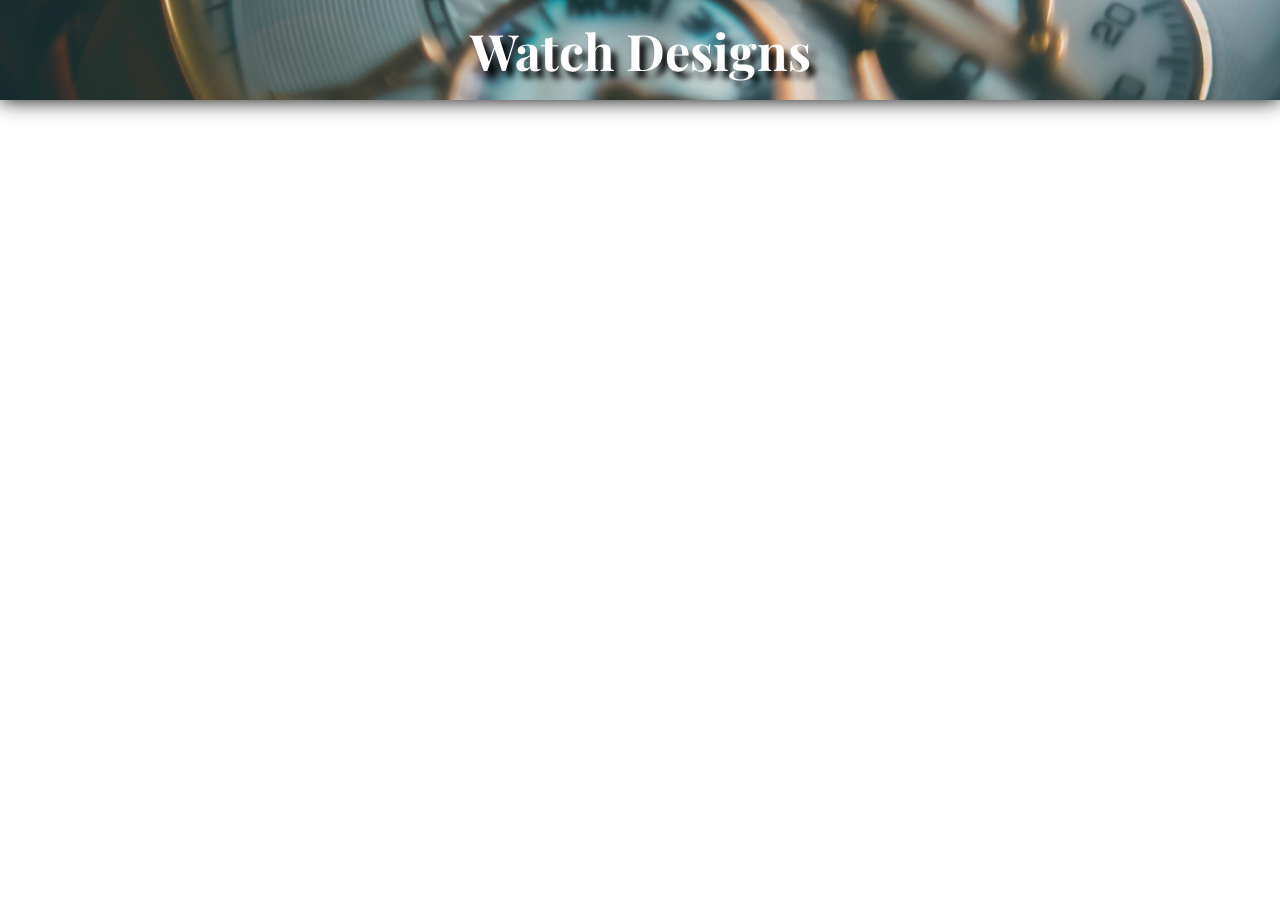
==== index.html @ 1303d527 "colors and fonts picked for site" ====
<!DOCTYPE html>
<html lang="en">
<head>
    <meta charset="UTF-8">
    <meta http-equiv="X-UA-Compatible" content="IE=edge">
    <meta name="viewport" content="width=device-width, initial-scale=1.0">
    <link type="text/css" rel="stylesheet" href="./css/style.css">
    <link rel="preconnect" href="https://fonts.googleapis.com">
    <link rel="preconnect" href="https://fonts.gstatic.com" crossorigin>
    <link href="https://fonts.googleapis.com/css2?family=Playfair+Display&family=Raleway&display=swap" rel="stylesheet">
    <title>Watch Designs</title>
</head>
<header><h1>Watch Designs</h1></header>
<body>
    
</body>
</html>
---- css/style.css ----
header{font-family:"Playfair Display",serif;color:#fff;text-shadow:6px 7px 6px #000;font-size:25px;text-align:center;background-image:url("./../../images/watchBackgroundSized.jpg");background-position:center;display:flex;align-items:center;justify-content:center;height:100px;background-size:cover;box-shadow:0 0 20px #000}*{padding:0;margin:0;box-sizing:border-box}/*# sourceMappingURL=style.css.map */
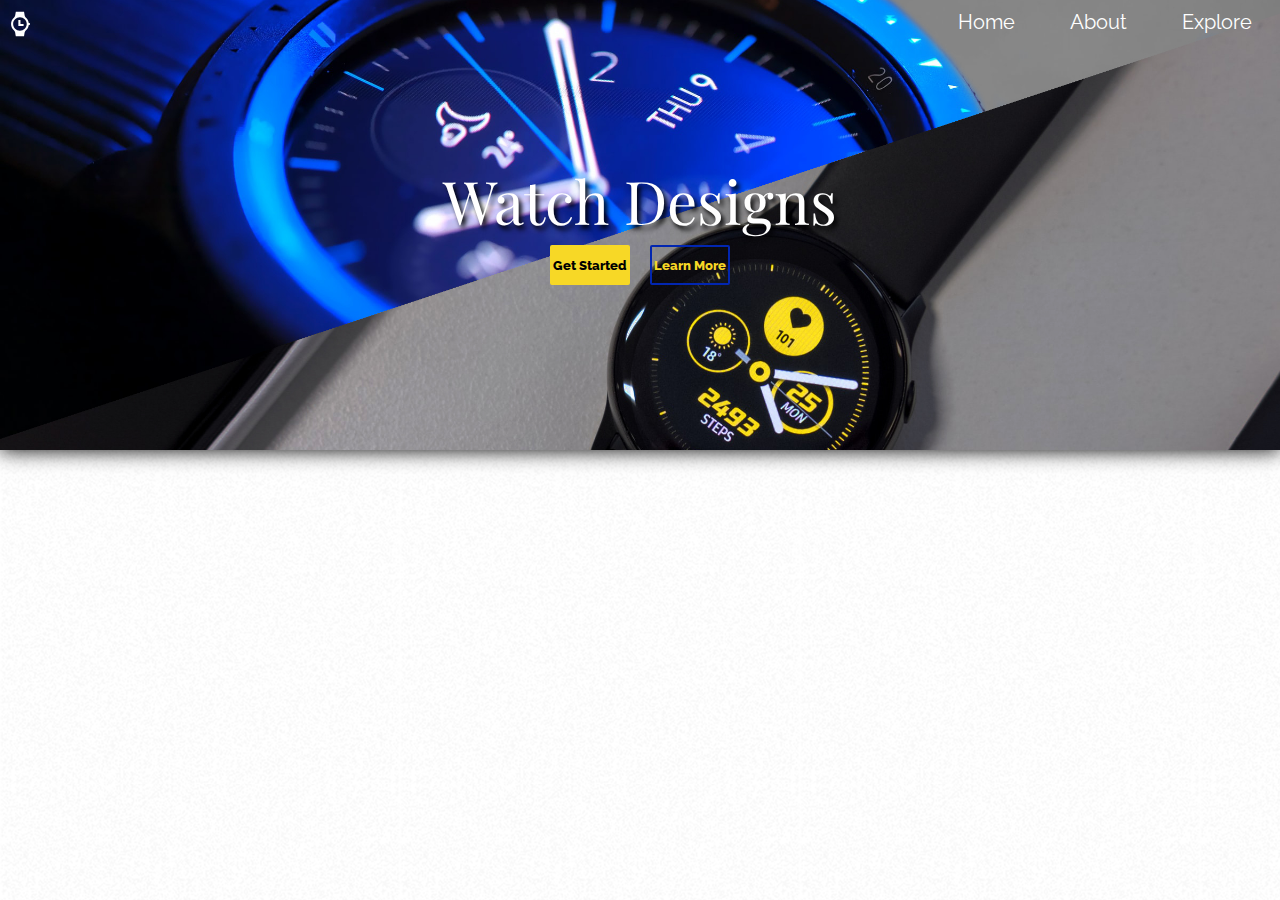
==== commit 2444647c: "lading page image and nav bar designs" ====
--- a/index.html
+++ b/index.html
@@ -10,8 +10,23 @@
     <link href="https://fonts.googleapis.com/css2?family=Playfair+Display&family=Raleway&display=swap" rel="stylesheet">
     <title>Watch Designs</title>
 </head>
-<header><h1>Watch Designs</h1></header>
 <body>
-    
+    <section id="landingPage">
+        <nav>
+            <img class="watchIcon" src="./images/whiteWatchIcon.svg" alt=""/>
+            <ul>
+                <li>Home</li>
+                <li>About</li>
+                <li>Explore</li>
+            </ul>
+        </nav>
+        <div id="getStartedBox">
+            <h1>Watch Designs</h1>
+            <div id="getStartedButtons">
+                <button type="button" id="getStarted">Get Started</button>
+                <button type="button" id="learnMore">Learn More</button>
+            </div>
+        </div>
+    </section>
 </body>
 </html>--- a/css/style.css
+++ b/css/style.css
@@ -1 +1 @@
-header{font-family:"Playfair Display",serif;color:#fff;text-shadow:6px 7px 6px #000;font-size:25px;text-align:center;background-image:url("./../../images/watchBackgroundSized.jpg");background-position:center;display:flex;align-items:center;justify-content:center;height:100px;background-size:cover;box-shadow:0 0 20px #000}*{padding:0;margin:0;box-sizing:border-box}/*# sourceMappingURL=style.css.map */+body{min-height:100vh;width:100%;background-image:url("./../../images/so-white.png")}#landingPage{width:100%;height:50vh;background-image:url("./../../images/watchBackgroundDigital.jpg");background-position:center;background-size:cover;background-repeat:no-repeat;display:flex;align-items:center;justify-content:center;box-shadow:0 0 20px #000}nav{width:100%;position:absolute;top:0;padding:10px 0;max-height:40px}nav .watchIcon{height:30px;margin-left:10px}nav ul{float:right;position:relative;width:350px;display:flex;align-items:center;justify-content:space-around;font-family:"Raleway",sans-serif;font-weight:400;font-size:20px;list-style:none;color:#fff}#getStartedBox{display:flex;flex-direction:column;justify-content:center;align-items:center}#getStartedBox #getStartedButtons{display:flex;justify-content:space-around;align-items:center;width:200px;height:50px}#getStartedBox #getStartedButtons button{width:80px;height:40px;font-family:"Raleway",sans-serif;font-weight:800;border:2px solid;cursor:pointer;border-radius:2px}#getStartedBox #getStartedButtons #getStarted{background-color:#f7d826;border-color:#f7d826}#getStartedBox #getStartedButtons #learnMore{background-color:transparent;border-color:#0226b0;color:#f7d826}#getStartedBox h1{color:#fff;font-family:"Playfair Display",serif;font-size:60px;font-weight:400;text-align:center;text-shadow:3px 4px 5px #000}*{padding:0;margin:0;box-sizing:border-box}/*# sourceMappingURL=style.css.map */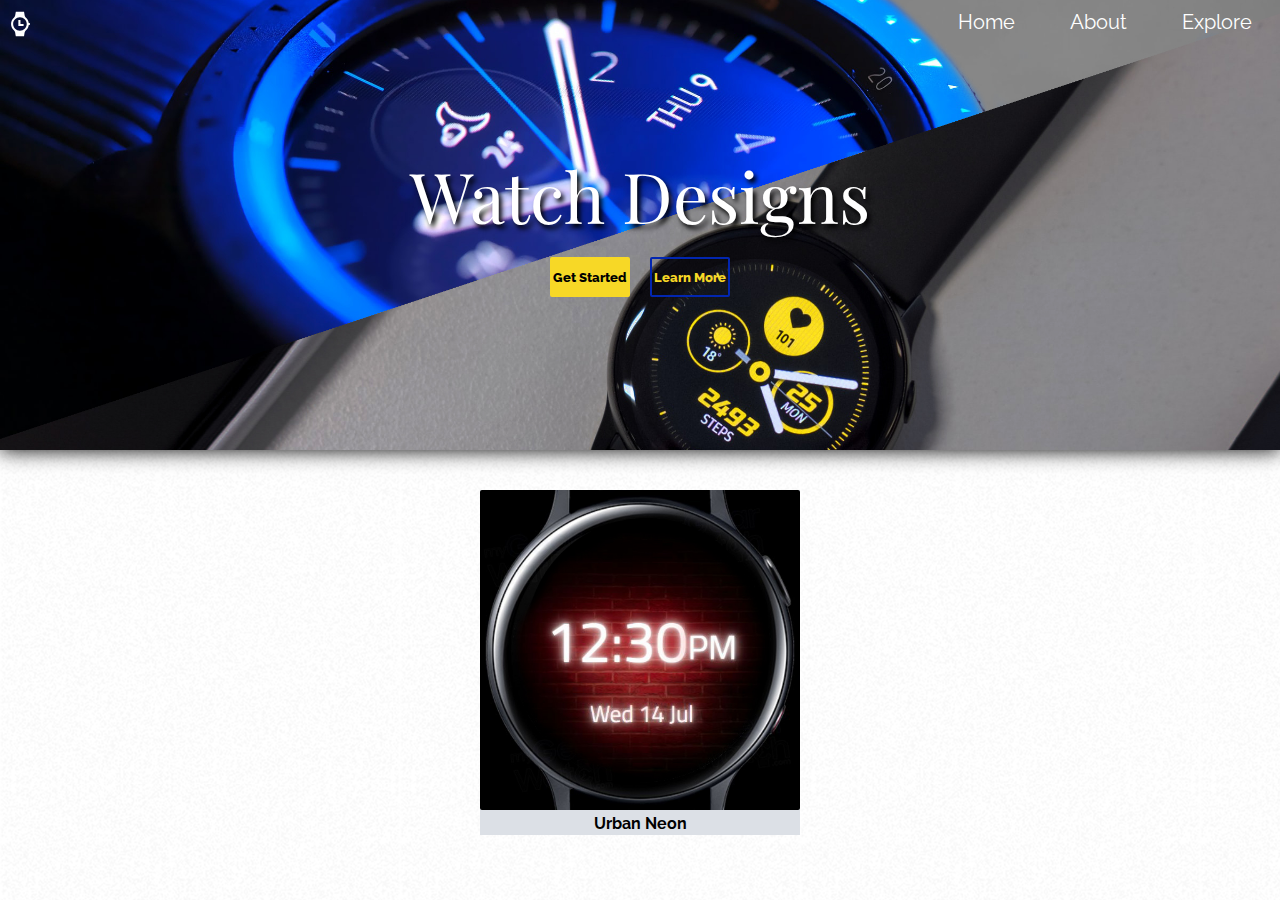
==== commit fc25d4c6: "css additions" ====
--- a/index.html
+++ b/index.html
@@ -28,5 +28,11 @@
             </div>
         </div>
     </section>
+    <div id="introFaces">
+        <div class="watchFaceContainer">
+            <img src="./images/urbanNeonWatchDisplay.jpg" alt="Urban Neon" />
+            <h4>Urban Neon</h4>
+        </div>
+    </div>
 </body>
 </html>--- a/css/style.css
+++ b/css/style.css
@@ -1 +1 @@
-body{min-height:100vh;width:100%;background-image:url("./../../images/so-white.png")}#landingPage{width:100%;height:50vh;background-image:url("./../../images/watchBackgroundDigital.jpg");background-position:center;background-size:cover;background-repeat:no-repeat;display:flex;align-items:center;justify-content:center;box-shadow:0 0 20px #000}nav{width:100%;position:absolute;top:0;padding:10px 0;max-height:40px}nav .watchIcon{height:30px;margin-left:10px}nav ul{float:right;position:relative;width:350px;display:flex;align-items:center;justify-content:space-around;font-family:"Raleway",sans-serif;font-weight:400;font-size:20px;list-style:none;color:#fff}#getStartedBox{display:flex;flex-direction:column;justify-content:center;align-items:center}#getStartedBox #getStartedButtons{display:flex;justify-content:space-around;align-items:center;width:200px;height:50px}#getStartedBox #getStartedButtons button{width:80px;height:40px;font-family:"Raleway",sans-serif;font-weight:800;border:2px solid;cursor:pointer;border-radius:2px}#getStartedBox #getStartedButtons #getStarted{background-color:#f7d826;border-color:#f7d826}#getStartedBox #getStartedButtons #learnMore{background-color:transparent;border-color:#0226b0;color:#f7d826}#getStartedBox h1{color:#fff;font-family:"Playfair Display",serif;font-size:60px;font-weight:400;text-align:center;text-shadow:3px 4px 5px #000}*{padding:0;margin:0;box-sizing:border-box}/*# sourceMappingURL=style.css.map */+body{min-height:100vh;width:100%;background-image:url("./../../images/so-white.png")}#landingPage{width:100%;height:50vh;background-image:url("./../../images/watchBackgroundDigital.jpg");background-position:center;background-size:cover;background-repeat:no-repeat;display:flex;align-items:center;justify-content:center;box-shadow:0 0 20px #000}nav{width:100%;position:absolute;top:0;padding:10px 0;max-height:40px}nav .watchIcon{height:30px;margin-left:10px}nav ul{float:right;position:relative;width:350px;display:flex;align-items:center;justify-content:space-around;font-family:"Raleway",sans-serif;font-weight:400;font-size:20px;list-style:none;color:#fff}nav ul li{transition:.3s ease-in-out;cursor:pointer}nav ul li:hover{color:#dce0e6}#getStartedBox{display:flex;flex-direction:column;justify-content:center;align-items:center}#getStartedBox #getStartedButtons{display:flex;justify-content:space-around;align-items:center;width:200px;height:50px}#getStartedBox #getStartedButtons button{width:80px;height:40px;font-family:"Raleway",sans-serif;font-weight:800;border:2px solid;cursor:pointer;border-radius:2px;transition:.3s ease-in-out}#getStartedBox #getStartedButtons #getStarted{background-color:#f7d826;border-color:#f7d826}#getStartedBox #getStartedButtons #getStarted:hover{background-color:transparent;color:#f7d826;border-color:#0226b0}#getStartedBox #getStartedButtons #learnMore{background-color:transparent;border-color:#0226b0;color:#f7d826}#getStartedBox #getStartedButtons #learnMore:hover{background-color:#f7d826;color:#000;border-color:#f7d826}#getStartedBox h1{color:#fff;font-family:"Playfair Display",serif;font-size:70px;font-weight:400;margin-bottom:10px;text-align:center;text-shadow:3px 4px 5px #000}.watchFaceContainer{width:320px;height:345px;background-color:#dce0e6;text-align:center;font-family:"Raleway",sans-serif}.watchFaceContainer img{margin:0 auto;border-radius:2px;width:100%}#introFaces{display:flex;flex-wrap:wrap;align-items:center;justify-content:center;margin-top:40px;border-radius:2px}@media screen and (max-width: 500px){#getStartedBox h1{font-size:50px}}*{padding:0;margin:0;box-sizing:border-box}/*# sourceMappingURL=style.css.map */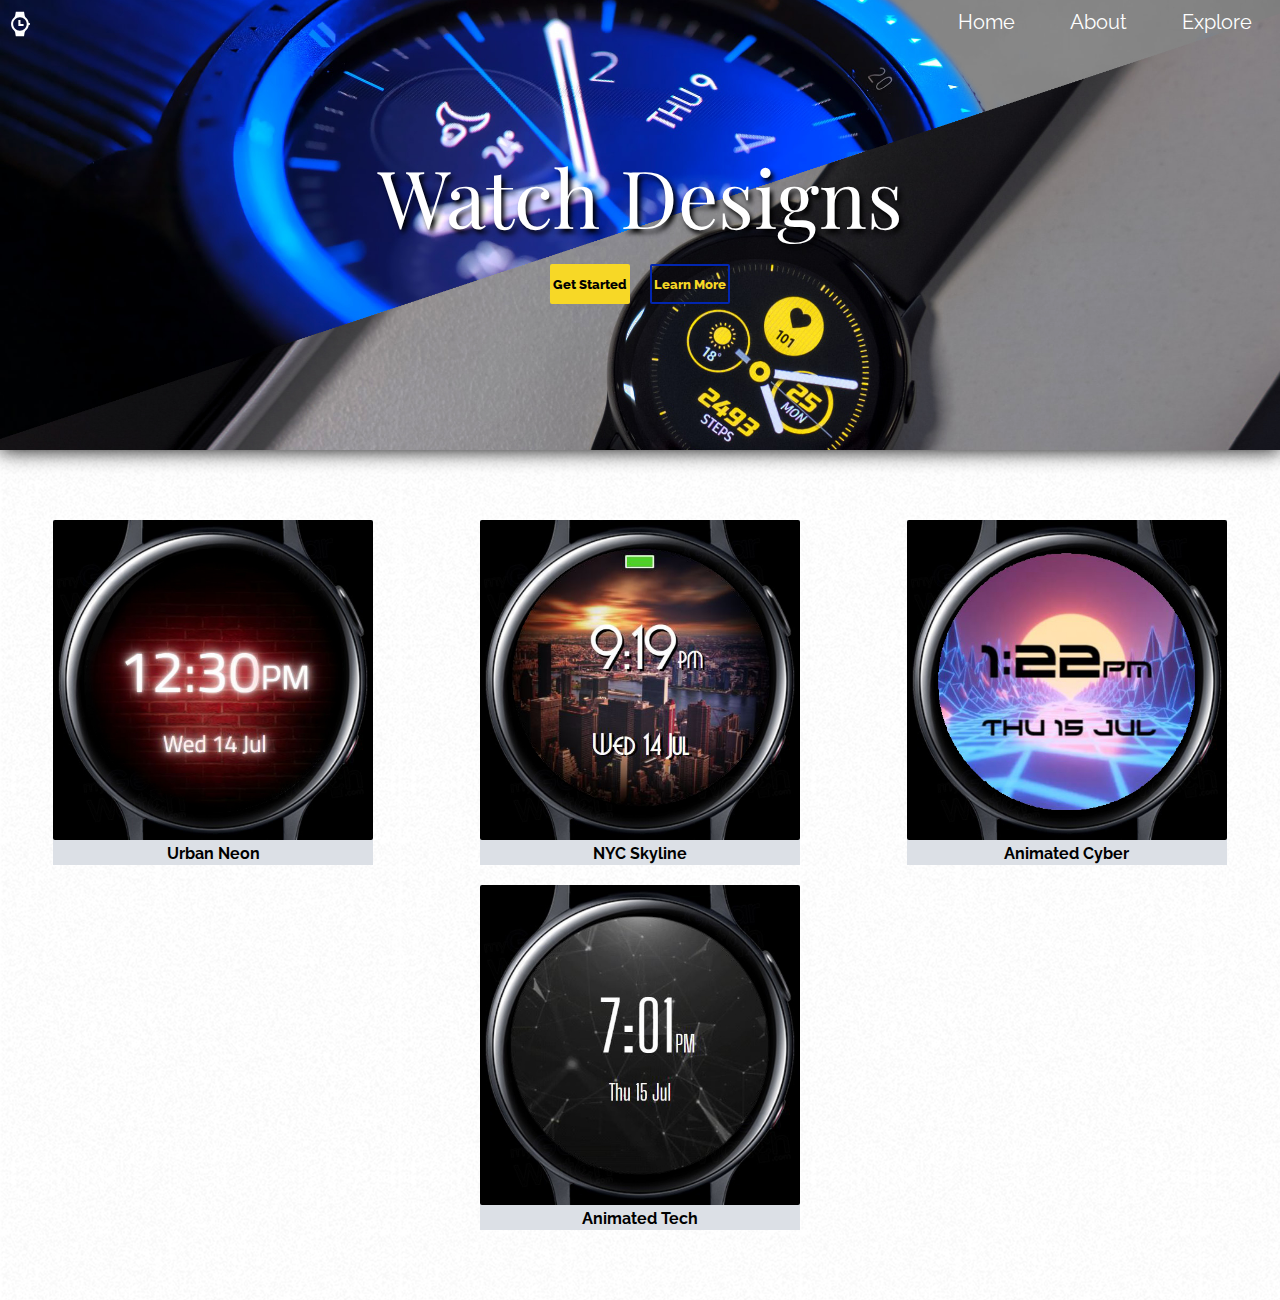
==== commit f4fffad1: "added animated watch faces to front page" ====
--- a/index.html
+++ b/index.html
@@ -33,6 +33,18 @@
             <img src="./images/urbanNeonWatchDisplay.jpg" alt="Urban Neon" />
             <h4>Urban Neon</h4>
         </div>
+        <div class="watchFaceContainer">
+            <img src="./images/skyLineSample.jpg" alt="City SkyLine" />
+            <h4>NYC Skyline</h4>
+        </div>
+        <div class="watchFaceContainer">
+            <img src="./images/animatedNeon.jpg" alt="Infinite Cyber" />
+            <h4>Animated Cyber</h4>
+        </div>
+        <div class="watchFaceContainer">
+            <img src="./images/techSample.jpg" alt="Infinie Tech" />
+            <h4>Animated Tech</h4>
+        </div>
     </div>
 </body>
 </html>--- a/css/style.css
+++ b/css/style.css
@@ -1 +1 @@
-body{min-height:100vh;width:100%;background-image:url("./../../images/so-white.png")}#landingPage{width:100%;height:50vh;background-image:url("./../../images/watchBackgroundDigital.jpg");background-position:center;background-size:cover;background-repeat:no-repeat;display:flex;align-items:center;justify-content:center;box-shadow:0 0 20px #000}nav{width:100%;position:absolute;top:0;padding:10px 0;max-height:40px}nav .watchIcon{height:30px;margin-left:10px}nav ul{float:right;position:relative;width:350px;display:flex;align-items:center;justify-content:space-around;font-family:"Raleway",sans-serif;font-weight:400;font-size:20px;list-style:none;color:#fff}nav ul li{transition:.3s ease-in-out;cursor:pointer}nav ul li:hover{color:#dce0e6}#getStartedBox{display:flex;flex-direction:column;justify-content:center;align-items:center}#getStartedBox #getStartedButtons{display:flex;justify-content:space-around;align-items:center;width:200px;height:50px}#getStartedBox #getStartedButtons button{width:80px;height:40px;font-family:"Raleway",sans-serif;font-weight:800;border:2px solid;cursor:pointer;border-radius:2px;transition:.3s ease-in-out}#getStartedBox #getStartedButtons #getStarted{background-color:#f7d826;border-color:#f7d826}#getStartedBox #getStartedButtons #getStarted:hover{background-color:transparent;color:#f7d826;border-color:#0226b0}#getStartedBox #getStartedButtons #learnMore{background-color:transparent;border-color:#0226b0;color:#f7d826}#getStartedBox #getStartedButtons #learnMore:hover{background-color:#f7d826;color:#000;border-color:#f7d826}#getStartedBox h1{color:#fff;font-family:"Playfair Display",serif;font-size:70px;font-weight:400;margin-bottom:10px;text-align:center;text-shadow:3px 4px 5px #000}.watchFaceContainer{width:320px;height:345px;background-color:#dce0e6;text-align:center;font-family:"Raleway",sans-serif}.watchFaceContainer img{margin:0 auto;border-radius:2px;width:100%}#introFaces{display:flex;flex-wrap:wrap;align-items:center;justify-content:center;margin-top:40px;border-radius:2px}@media screen and (max-width: 500px){#getStartedBox h1{font-size:50px}}*{padding:0;margin:0;box-sizing:border-box}/*# sourceMappingURL=style.css.map */+body{min-height:100vh;width:100%;background-image:url("./../../images/so-white.png")}#landingPage{width:100%;height:50vh;background-image:url("./../../images/watchBackgroundDigital.jpg");background-position:center;background-size:cover;background-repeat:no-repeat;display:flex;align-items:center;justify-content:center;box-shadow:0 0 20px #000}nav{width:100%;position:absolute;top:0;padding:10px 0;max-height:40px}nav .watchIcon{height:30px;margin-left:10px}nav ul{float:right;position:relative;width:350px;display:flex;align-items:center;justify-content:space-around;font-family:"Raleway",sans-serif;font-weight:400;font-size:20px;list-style:none;color:#fff}nav ul li{transition:.3s ease-in-out;cursor:pointer}nav ul li:hover{color:#dce0e6}#getStartedBox{display:flex;flex-direction:column;justify-content:center;align-items:center}#getStartedBox #getStartedButtons{display:flex;justify-content:space-around;align-items:center;width:200px;height:50px}#getStartedBox #getStartedButtons button{width:80px;height:40px;font-family:"Raleway",sans-serif;font-weight:800;border:2px solid;cursor:pointer;border-radius:2px;transition:.3s ease-in-out}#getStartedBox #getStartedButtons #getStarted{background-color:#f7d826;border-color:#f7d826}#getStartedBox #getStartedButtons #getStarted:hover{background-color:transparent;color:#f7d826;border-color:#0226b0}#getStartedBox #getStartedButtons #learnMore{background-color:transparent;border-color:#0226b0;color:#f7d826}#getStartedBox #getStartedButtons #learnMore:hover{background-color:#f7d826;color:#000;border-color:#f7d826}#getStartedBox h1{color:#fff;font-family:"Playfair Display",serif;font-size:80px;font-weight:400;margin-bottom:10px;text-align:center;text-shadow:3px 4px 5px #000}.watchFaceContainer{width:320px;height:345px;background-color:#dce0e6;text-align:center;font-family:"Raleway",sans-serif;margin:10px 20px}.watchFaceContainer img{margin:0 auto;border-radius:2px;width:100%}#introFaces{display:flex;flex-wrap:wrap;align-items:center;justify-content:space-around;margin:40px 0;padding:20px 0;border-radius:2px}@media screen and (max-width: 550px){#getStartedBox h1{font-size:50px}}*{padding:0;margin:0;box-sizing:border-box}/*# sourceMappingURL=style.css.map */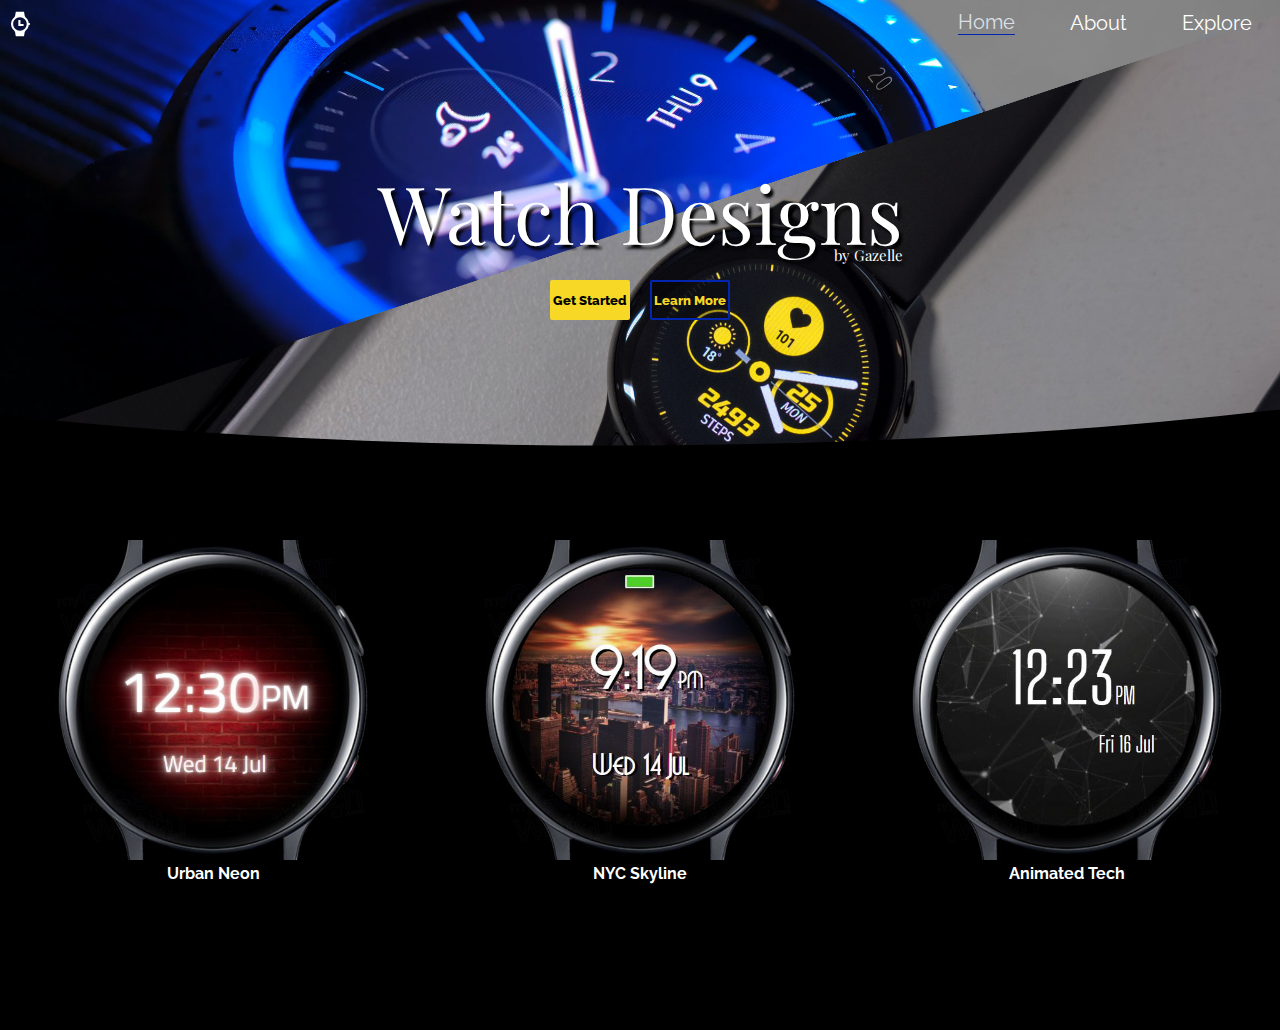
==== commit e6b76c04: "added store buttons, animation mp4s and screen shade on expand" ====
--- a/index.html
+++ b/index.html
@@ -8,43 +8,54 @@
     <link rel="preconnect" href="https://fonts.googleapis.com">
     <link rel="preconnect" href="https://fonts.gstatic.com" crossorigin>
     <link href="https://fonts.googleapis.com/css2?family=Playfair+Display&family=Raleway&display=swap" rel="stylesheet">
+    <link rel='icon' type="image/png" sizes="64x64" href='/watchDesignsLogoIcon.png' >
+    <link rel="apple-touch-icon" sizes="180x180" href="logoIcon180.png" >
+    <meta name="msapplication-square180x180logo" content="/logoIcon180.png">
+    <meta name="msapplication-TileColor" content="#2e2e2e" >
+    <script src="https://ajax.googleapis.com/ajax/libs/jquery/3.5.1/jquery.min.js"></script>
     <title>Watch Designs</title>
 </head>
 <body>
     <section id="landingPage">
         <nav>
             <img class="watchIcon" src="./images/whiteWatchIcon.svg" alt=""/>
-            <ul>
-                <li>Home</li>
-                <li>About</li>
-                <li>Explore</li>
+            <ul class="navContainer">
+                <li><a href="./index.html" class="selected">Home</a></li>
+                <li><a href="./about.html">About</a></li>
+                <li><a href="./explore.html">Explore</a></li>
             </ul>
+            <div class="mobileNav">
+                <div class="bar1"></div>
+                <div class="bar2"></div>
+                <div class="bar3"></div>
+            </div>
         </nav>
         <div id="getStartedBox">
-            <h1>Watch Designs</h1>
+            <h1>Watch Designs<span>by Gazelle</span></h1>
             <div id="getStartedButtons">
+                <a href="./explore.html">
                 <button type="button" id="getStarted">Get Started</button>
+                </a>
+                <a href="./about.html">
                 <button type="button" id="learnMore">Learn More</button>
+                </a>
             </div>
         </div>
     </section>
     <div id="introFaces">
         <div class="watchFaceContainer">
-            <img src="./images/urbanNeonWatchDisplay.jpg" alt="Urban Neon" />
+            <img src="./images/urbanNeon/urbanNeonWatchDisplay.jpg" alt="Urban Neon" />
             <h4>Urban Neon</h4>
         </div>
         <div class="watchFaceContainer">
-            <img src="./images/skyLineSample.jpg" alt="City SkyLine" />
+            <img src="./images/nySkyline/skyLineSample.jpg" alt="City SkyLine" />
             <h4>NYC Skyline</h4>
         </div>
         <div class="watchFaceContainer">
-            <img src="./images/animatedNeon.jpg" alt="Infinite Cyber" />
-            <h4>Animated Cyber</h4>
-        </div>
-        <div class="watchFaceContainer">
-            <img src="./images/techSample.jpg" alt="Infinie Tech" />
+            <img src="./images/animatedTech/techSample.jpg" alt="Infinie Tech" />
             <h4>Animated Tech</h4>
         </div>
     </div>
+    <script src="./script.js"></script>
 </body>
 </html>--- a/css/style.css
+++ b/css/style.css
@@ -1 +1 @@
-body{min-height:100vh;width:100%;background-image:url("./../../images/so-white.png")}#landingPage{width:100%;height:50vh;background-image:url("./../../images/watchBackgroundDigital.jpg");background-position:center;background-size:cover;background-repeat:no-repeat;display:flex;align-items:center;justify-content:center;box-shadow:0 0 20px #000}nav{width:100%;position:absolute;top:0;padding:10px 0;max-height:40px}nav .watchIcon{height:30px;margin-left:10px}nav ul{float:right;position:relative;width:350px;display:flex;align-items:center;justify-content:space-around;font-family:"Raleway",sans-serif;font-weight:400;font-size:20px;list-style:none;color:#fff}nav ul li{transition:.3s ease-in-out;cursor:pointer}nav ul li:hover{color:#dce0e6}#getStartedBox{display:flex;flex-direction:column;justify-content:center;align-items:center}#getStartedBox #getStartedButtons{display:flex;justify-content:space-around;align-items:center;width:200px;height:50px}#getStartedBox #getStartedButtons button{width:80px;height:40px;font-family:"Raleway",sans-serif;font-weight:800;border:2px solid;cursor:pointer;border-radius:2px;transition:.3s ease-in-out}#getStartedBox #getStartedButtons #getStarted{background-color:#f7d826;border-color:#f7d826}#getStartedBox #getStartedButtons #getStarted:hover{background-color:transparent;color:#f7d826;border-color:#0226b0}#getStartedBox #getStartedButtons #learnMore{background-color:transparent;border-color:#0226b0;color:#f7d826}#getStartedBox #getStartedButtons #learnMore:hover{background-color:#f7d826;color:#000;border-color:#f7d826}#getStartedBox h1{color:#fff;font-family:"Playfair Display",serif;font-size:80px;font-weight:400;margin-bottom:10px;text-align:center;text-shadow:3px 4px 5px #000}.watchFaceContainer{width:320px;height:345px;background-color:#dce0e6;text-align:center;font-family:"Raleway",sans-serif;margin:10px 20px}.watchFaceContainer img{margin:0 auto;border-radius:2px;width:100%}#introFaces{display:flex;flex-wrap:wrap;align-items:center;justify-content:space-around;margin:40px 0;padding:20px 0;border-radius:2px}@media screen and (max-width: 550px){#getStartedBox h1{font-size:50px}}*{padding:0;margin:0;box-sizing:border-box}/*# sourceMappingURL=style.css.map */+nav{width:100%;position:fixed;top:0;padding:10px 0;max-height:42.5px;z-index:10}nav .watchIcon{height:30px;margin-left:10px}nav ul{float:right;position:relative;width:350px;display:flex;align-items:center;justify-content:space-around;font-family:"Raleway",sans-serif;font-weight:400;font-size:20px;list-style:none;color:#fff;transition:.5s ease-in-out}nav ul li{transition:.3s ease-in-out;cursor:pointer}nav ul li a{text-decoration:none;color:#fff}nav ul li a:hover{color:#dce0e6}nav .mobileNav{position:fixed;top:10px;right:20px;height:26px;width:30px;display:none;flex-direction:column;align-items:center;justify-content:space-between;z-index:15;cursor:pointer}nav .mobileNav div{width:35px;height:6px;border-radius:2px;background-color:#fff;border:1px solid #000;pointer-events:none;transition:.3s ease-in-out}nav .selected{color:#dce0e6}nav .selected::after{content:"";border-bottom:1px solid #0226b0;display:block}@media screen and (max-width: 1000px){nav{padding:0}nav .watchIcon{margin-top:10px}nav ul{width:100%;height:50vh;position:absolute;top:-1200%;flex-direction:column;background-color:rgba(0,0,0,.8);backdrop-filter:blur(2px);font-size:26px}nav .mobileNav{display:flex}}body{min-height:100vh;width:100%;background-color:#000}#landingPage{width:100%;height:50vh;background-image:url("./../images/watchBackgroundDigital.jpg");background-position:center;background-size:cover;background-repeat:no-repeat;position:relative;box-shadow:0 0 20px #000;clip-path:ellipse(100% 55% at 48% 44%)}#landingPage nav{position:absolute}#getStartedBox{position:absolute;top:35%;right:0;left:0;display:flex;flex-direction:column;justify-content:center;align-items:center}#getStartedBox h1{position:relative}#getStartedBox h1 span{font-size:15px;position:absolute;bottom:0;right:0}#getStartedBox #getStartedButtons{display:flex;justify-content:space-around;align-items:center;width:200px;height:50px}#getStartedBox #getStartedButtons button{width:80px;height:40px;font-family:"Raleway",sans-serif;font-weight:800;border:2px solid;cursor:pointer;border-radius:2px;transition:.3s ease-in-out}#getStartedBox #getStartedButtons #getStarted{background-color:#f7d826;border-color:#f7d826}#getStartedBox #getStartedButtons #getStarted:hover{background-color:rgba(0,0,0,.3);color:#f7d826;border-color:#0226b0}#getStartedBox #getStartedButtons #learnMore{background-color:transparent;border-color:#0226b0;color:#f7d826;background-color:rgba(0,0,0,.3)}#getStartedBox #getStartedButtons #learnMore:hover{background-color:#f7d826;color:#000;border-color:#f7d826}@media screen and (max-width: 550px){#getStartedBox h1{font-size:50px}#getStartedBox h1 span{font-size:10px}}h1{color:#fff;font-family:"Playfair Display",serif;font-size:80px;font-weight:400;margin-bottom:10px;text-align:center;text-shadow:3px 4px 3px #000}h2{color:#fff;font-family:"Playfair Display",serif;font-size:70px;font-weight:400;margin-bottom:10px;text-align:center;text-shadow:3px 4px 3px #000}#introFaces{display:flex;flex-wrap:wrap;align-items:center;justify-content:space-around;margin:40px 0;padding:20px 0;border-radius:2px}#aboutMe{padding-top:100px;display:flex;flex-direction:column}#aboutMe p{color:#fff;font-family:"Raleway",sans-serif;line-height:1.5;width:600px;margin:30px auto}#aboutMe a{margin:0 auto}#aboutMe #mePortrait{width:250px;margin:0 auto;border-radius:2px}.contactButton{width:80px;height:40px;font-family:"Raleway",sans-serif;font-weight:800;background-color:transparent;border:2px solid #f7d826;border-radius:2px;color:#f7d826;transition:.3s ease-in-out;cursor:pointer}.contactButton:hover{background-color:#f7d826;color:#000}#exploreHead{padding-top:100px}.symbolsKey{color:#fff;display:flex;justify-content:space-between;width:300px;margin:0 auto}.symbolsKey .symbol{font-family:"Raleway",sans-serif;display:flex;justify-content:center;align-items:center}.symbolsKey .symbol img{margin-right:5px}.watchesContainer{display:flex;flex-wrap:wrap;justify-content:space-around;align-items:center;width:80%;margin:0 auto}.watchFaceContainer{width:320px;height:400px;background-color:#000;text-align:center;font-family:"Raleway",sans-serif;font-weight:300;color:#fff;margin:30px 40px;border-radius:2px;transition:.3s ease-in-out;overflow:hidden;cursor:pointer}.watchFaceContainer:hover{color:#f7d826}.watchFaceContainer img:first-child{pointer-events:none;border-radius:2px;width:100%}.watchFaceContainer .animatedContainer{position:relative;pointer-events:none}.watchFaceContainer .animatedContainer video{position:absolute;top:50%;left:50%;border-radius:50%;width:270px;transform:translate(-50%, -50%)}.expandedWatch{max-width:80%;min-height:500px;background-color:#000;border:1px solid #fff;border-radius:3px;position:fixed;top:50%;left:50%;transform:translate(-50%, -50%);padding:10px;display:none;flex-direction:column;align-items:center;justify-content:center;z-index:5;cursor:default}.expandedWatch .closeButton{width:30px;height:30px;background-color:transparent;position:absolute;top:20px;right:40px;border:none;outline:none;cursor:pointer}.expandedWatch .closeButton .close1,.expandedWatch .closeButton .close2{width:30px;height:5px;background-color:#ae0c08;border-radius:2px;pointer-events:none}.expandedWatch .closeButton .close1{transform:rotate(-45deg) translate(-5px, -1.5px)}.expandedWatch .closeButton .close2{transform:rotate(45deg) translate(-5px, 1.5px)}.expandedWatch .multiWatch{width:80%;margin-bottom:5px}.expandedWatch .singleWatch{width:20%;margin:5px}.expandedWatch .contactButton{margin-top:20px}.expandedWatch .contactButton:hover a{color:#000}.expandedWatch .contactButton a{text-decoration:none;color:#f7d826}.screenShade{z-index:2;position:fixed;top:0;left:0;width:100%;height:100vh;background-color:rgba(0,0,0,.8);backdrop-filter:blur(2px);opacity:0;pointer-events:none;transition:opacity .2s linear}@media screen and (max-width: 500px){.watchesContainer{width:100%}.watchFaceContainer{margin:0 auto}}*{padding:0;margin:0;box-sizing:border-box}/*# sourceMappingURL=style.css.map */